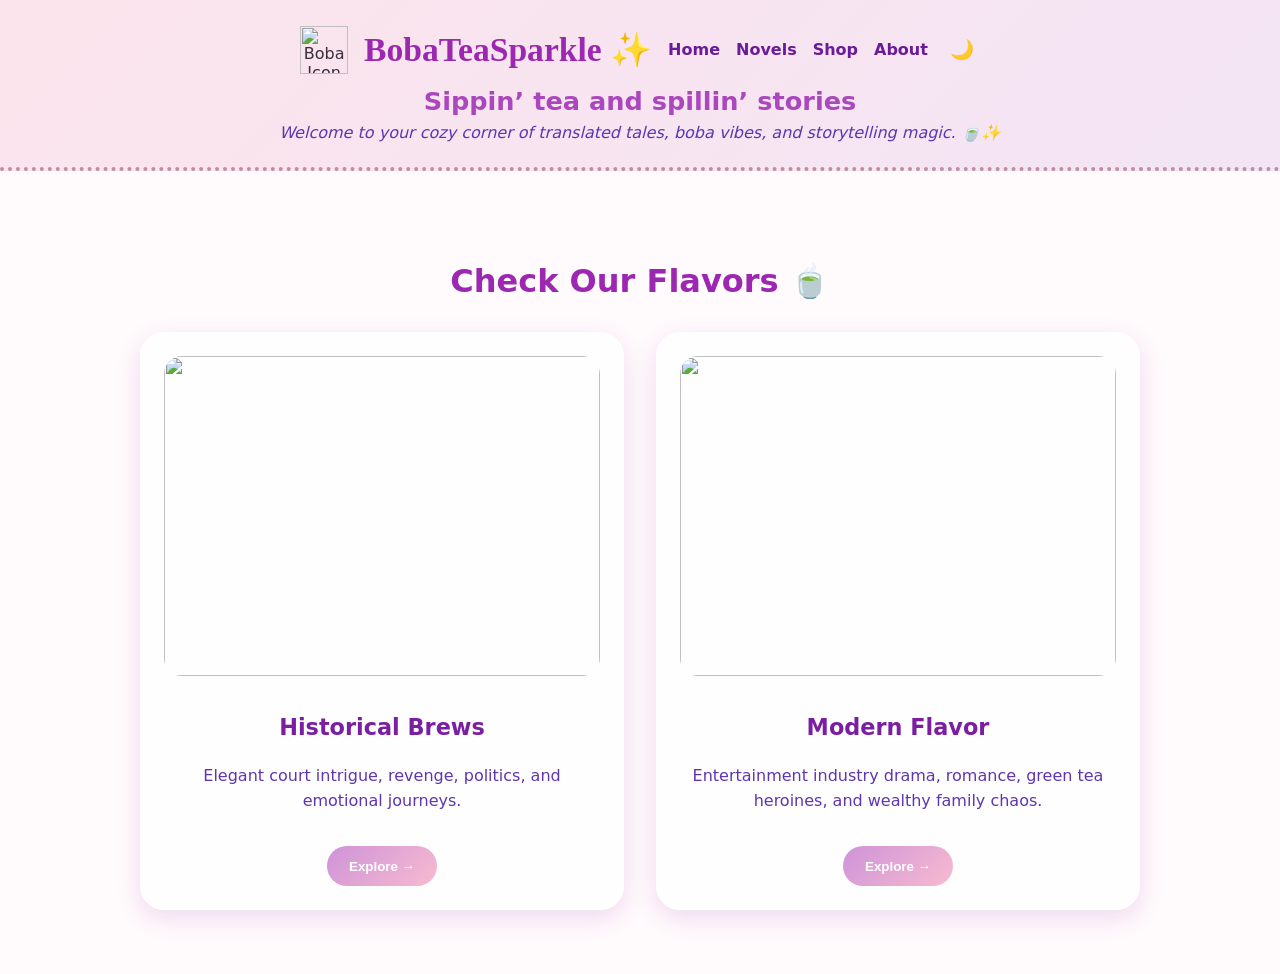
==== index.html @ a5f6bfd3 "Initial commit" ====
<html lang="en">
  <head>
    <link rel="stylesheet" href="styles.css" />
    <meta charset="utf-8" />
    <meta name="viewport" content="width=device-width,initial-scale=1" />
    <title>BobaTeaSparkle ✨</title>
    <link
      rel="icon"
      href="https://cdn-icons-png.flaticon.com/512/6142/6142807.png"
    />
    <!-- Put CSS in CodePen CSS panel or a styles.css -->
    <style>
      /* (See CSS section below) */
    </style>
  </head>
  
  <body class="light-mode">
    <header>
      <div class="site-header">
        <img
          src="https://cdn-icons-png.flaticon.com/512/6142/6142807.png"
          class="boba-icon"
          alt="Boba Icon"
        />
        <h1 class="site-title">BobaTeaSparkle ✨</h1>

        <nav class="menu">
          <a href="#">Home</a>
          <a href="#novels">Novels</a>
          <a href="#shop">Shop</a>
          <a href="#about">About</a>
          <button id="toggle-mode" aria-label="Toggle theme">🌙</button>
        </nav>
      </div>

      <div class="catchphrase">Sippin’ tea and spillin’ stories</div>
      <div class="welcome-text">
        Welcome to your cozy corner of translated tales, boba vibes, and
        storytelling magic. 🍵✨
      </div>
    </header>
    <main>
      <section class="flavors-section">
        <h2 class="section-title">Check Our Flavors 🍵</h2>

        <div class="flavor-grid">
          <!-- HISTORICAL CARD -->
          
          <a href="weiyang.html" class="flavor-link">

            <div class="flavor-card">
          
              <img src="https://i.postimg.cc/x87V3JNk/the-princess-wei-yang.jpg">
          
              <h3>Historical Brews</h3>
          
              <p>
                Elegant court intrigue, revenge,
                politics, and emotional journeys.
              </p>
          
              <button class="flavor-btn">
                Explore →
              </button>
          
            </div>
          
          </a>
          
          <!-- MODERN CARD -->
          <a href=" professionaldramaqueen.html " class="flavor-link">

            <div class="flavor-card">
          
              <img src="https://i.postimg.cc/Pqgvrjbc/p2of2f0c6b8045ea8ebb400ae1b613280ae-tplv-resize-225-300.jpg">
          
              <h3>Modern Flavor </h3>
          
              <p>
                Entertainment industry drama, romance,
           green tea heroines, and wealthy family chaos.    </p>
          
              <button class="flavor-btn">
                Explore →
              </button>
          
            </div>
          
          </a>
          
        </div>
      </section>
    </main>
    <script src="script.js"></script>
  </body>

</html
---- styles.css ----
/* ---------- BASE ---------- */
:root {
  --bg: #fffafc;
  --text: #3a2d3c;
  --accent: #9c27b0;
  --lav: #e6e6fa;
  --mint: #b2f2bb;
  --card: #f8eafc;
  --glass: rgba(255, 255, 255, 0.7);
  --modal-bg: #fff;
}
* {
  box-sizing: border-box;
}
body {
  margin: 0;
  font-family: "Segoe UI", system-ui, -apple-system, "Helvetica Neue", Arial;
  background: var(--bg);
  color: var(--text);
  -webkit-font-smoothing: antialiased;
  -moz-osx-font-smoothing: grayscale;
}

/* Header */
header {
  text-align: center;
  padding: 1.6rem 1rem;
  background: linear-gradient(135deg, #fce4ec, #f3e5f5);
  border-bottom: 4px dotted #c48b9f;
}
.site-header {
  display: flex;
  align-items: center;
  justify-content: center;
  gap: 1rem;
  flex-wrap: wrap;
}
.boba-icon {
  width: 48px;
  height: 48px;
}
.site-title {
  font-family: "Pacifico", "Comic Sans MS", cursive;
  font-size: 2.1rem;
  color: var(--accent);
  margin: 0;
}
.menu {
  display: flex;
  gap: 1rem;
  align-items: center;
}
.menu a {
  color: #6a1b9a;
  text-decoration: none;
  font-weight: 600;
}
#toggle-mode {
  background: none;
  border: none;
  font-size: 1.2rem;
  cursor: pointer;
}

/* catchphrase & welcome */
.catchphrase {
  font-size: 1.6rem;
  font-weight: 700;
  color: #ab47bc;
  margin-top: 0.8rem;
}
.welcome-text {
  font-style: italic;
  color: #5e35b1;
  margin-top: 0.4rem;
}
/* dark mode */
body.dark-mode {
  --bg: #1f1b24;
  --text: #f7e7f7;
  --card: #37243f;
  --modal-bg: #211726;
}
body.dark-mode header {
  background: linear-gradient(135deg, #4a148c, #311b92);
  border-bottom: 4px dotted #ba68c8;
}
body.dark-mode .novel-card {
  background: #37243f;
  color: #f0d6f1;
}
body.dark-mode .modal-panel {
  background: #24172a;
  color: #f8eaf6;
}
/* ---------- FLAVOR SECTION ---------- */

.flavors-section {
  padding: 4rem 1.5rem;
  text-align: center;
}

.section-title {
  font-size: 2rem;
  color: #9c27b0;
  margin-bottom: 2rem;
}

/* GRID */
.flavor-grid {
  display: grid;
  grid-template-columns: repeat(auto-fit, minmax(280px, 1fr));
  gap: 2rem;

  max-width: 1000px;
  margin: auto;
}

/* CARDBOARD / CARD */
.flavor-card {
  background: rgba(255, 255, 255, 0.7);

  backdrop-filter: blur(10px);

  border-radius: 24px;

  padding: 1.5rem;

  box-shadow: 0 8px 24px rgba(156, 39, 176, 0.15);

  transition: transform 0.3s ease;
}

/* HOVER */
.flavor-card:hover {
  transform: translateY(-6px);
}

/* IMAGE */
.flavor-card img {
  width: 100%;
  height: 320px;

  object-fit: cover;

  border-radius: 18px;

  margin-bottom: 1rem;
}

/* TITLE */
.flavor-card h3 {
  color: #7b1fa2;
  font-size: 1.4rem;
}

/* TEXT */
.flavor-card p {
  color: #5e35b1;
  line-height: 1.6;
}

/* BUTTON */
.flavor-btn {
  margin-top: 1rem;

  background: linear-gradient(135deg, #ce93d8, #f8bbd0);

  border: none;

  padding: 0.8rem 1.4rem;

  border-radius: 999px;

  color: white;

  font-weight: bold;

  cursor: pointer;

  transition: 0.3s ease;
}

.flavor-btn:hover {
  opacity: 0.9;
}
/* ---------- LINK RESET ---------- */

a {
  text-decoration: none;
  color: inherit;
}

a:visited {
  color: inherit;
}

a:hover {
  color: inherit;
}
/* ---------- CHAPTER PAGE ---------- */

.chapter-page {
  background: linear-gradient(
      rgba(255, 250, 252, 0.78),
      rgba(245, 240, 255, 0.82)
    ),
    url("YOUR-BACKGROUND-IMAGE");

  background-size: cover;
  background-attachment: fixed;

  min-height: 100vh;
}

/* TOP HEADER */

.chapter-header {
  display: flex;

  justify-content: space-between;

  align-items: center;

  padding: 1rem 1.5rem;

  background: rgba(255, 255, 255, 0.4);

  backdrop-filter: blur(10px);
}

/* READER AREA */

.reader-container {
  display: flex;

  justify-content: center;

  padding: 2rem 1rem;
}

/* READING BOX */

.chapter-box {
  width: 100%;

  max-width: 850px;

  background: rgba(255, 255, 255, 0.45);

  backdrop-filter: blur(14px);

  border-radius: 24px;

  padding: 2rem;

  box-shadow: 0 10px 30px rgba(0, 0, 0, 0.1);
}

/* NOVEL NAME */

.novel-name {
  text-align: center;

  color: #9c27b0;

  font-weight: bold;

  margin-bottom: 0.5rem;
}

/* CHAPTER TITLE */

.chapter-title {
  text-align: center;

  color: #6a1b9a;

  margin-bottom: 2rem;
}

/* CHAPTER TEXT */

.chapter-content {
  line-height: 2.1;

  font-size: 1.08rem;

  color: #3a2d3c;
}

/* PARAGRAPHS */

.chapter-content p {
  margin-bottom: 1.5rem;
}

/* NAVIGATION */

.chapter-nav {
  display: flex;

  justify-content: space-between;

  margin: 2rem 0;
}

/* BUTTONS */

.nav-btn {
  background: linear-gradient(135deg, #ce93d8, #f8bbd0);

  padding: 0.8rem 1.4rem;

  border-radius: 999px;

  color: white;

  font-weight: bold;
}
/* ---------- READER CONTROLS ---------- */

.reader-controls {
  display: flex;

  justify-content: center;

  gap: 1rem;

  margin-bottom: 2rem;
}

/* BUTTONS */

.reader-controls button {
  background: linear-gradient(135deg, #d8b4f8, #f8bbd0);

  border: none;

  padding: 0.7rem 1rem;

  border-radius: 999px;

  color: white;

  font-weight: bold;

  cursor: pointer;

  transition: 0.3s ease;
}

.reader-controls button:hover {
  transform: scale(1.05);
}
/* ---------- DARK MODE FULL SITE ---------- */

body.dark-mode {
  --bg: #1f1b24;
  --text: #f7e7f7;
}

/* BODY */

body.dark-mode {
  background: linear-gradient(rgba(25, 20, 35, 0.88), rgba(20, 15, 30, 0.9)),
    url("YOUR-BACKGROUND-IMAGE");
}

/* HEADER */

body.dark-mode header {
  background: rgba(35, 25, 45, 0.6);

  backdrop-filter: blur(10px);
}

/* CARDS */

body.dark-mode .flavor-card,
body.dark-mode .chapter-box {
  background: rgba(40, 30, 55, 0.55);

  color: #f7e7f7;

  border: 1px solid rgba(255, 255, 255, 0.08);
}

/* TEXT */

body.dark-mode .chapter-content,
body.dark-mode p,
body.dark-mode h1,
body.dark-mode h2,
body.dark-mode h3 {
  color: #f7e7f7;
}

/* MENU */

body.dark-mode .menu a {
  color: #f3d8ff;
}

/* BUTTONS */

body.dark-mode .nav-btn,
body.dark-mode .flavor-btn {
  background: linear-gradient(135deg, #7b1fa2, #ba68c8);
}
/* ---------- NOVEL PAGE ---------- */

.novel-main {
  padding: 3rem 1rem;

  max-width: 1100px;

  margin: auto;
}

/* HERO SECTION */

..novel-hero {
  display: flex;

  flex-direction: column;

  align-items: center;

  gap: 1.5rem;

  margin-bottom: 2rem;
}

/* COVER BOX */

.novel-cover-box {
  background: rgba(255, 255, 255, 0.35);

  backdrop-filter: blur(14px);

  border-radius: 24px;

  padding: 1rem;

  box-shadow: 0 10px 30px rgba(0, 0, 0, 0.1);
}

/* COVER IMAGE */

.novel-cover {
  width: 100%;

  border-radius: 18px;

  display: block;
}

/* INFO BOX */

.novel-info-box {
  background: rgba(230, 220, 255, 0.45);

  backdrop-filter: blur(14px);

  border-radius: 24px;

  padding: 2rem;

  box-shadow: 0 10px 30px rgba(0, 0, 0, 0.08);
}

/* STATUS */

.status {
  display: inline-block;

  padding: 0.4rem 1rem;

  border-radius: 999px;

  font-weight: bold;

  margin-bottom: 1rem;
}

.ongoing {
  background: linear-gradient(135deg, #c8f7c5, #b2f2bb);

  color: #2e7d32;
}

/* TITLE */

.novel-title {
  font-size: 1.8 rem;

  color: #7b1fa2;

  margin-bottom: 1.5rem;
}

/* META */

.novel-meta p {
  margin-bottom: 0.8rem;

  color: #4a3a5a;
}

/* SYNOPSIS + TOC BOX */

.synopsis-box,
.toc-box {
  background: rgba(255, 255, 255, 0.4);

  backdrop-filter: blur(14px);

  border-radius: 24px;

  padding: 2rem;

  margin-bottom: 2rem;

  box-shadow: 0 10px 30px rgba(0, 0, 0, 0.08);
}

/* SECTION TITLES */

.synopsis-box h2,
.toc-box h2 {
  color: #7b1fa2;

  margin-bottom: 1rem;
}

/* TOC ROWS */

.toc-row {
  display: flex;

  justify-content: space-between;

  padding: 1rem;

  margin-bottom: 0.8rem;

  border-radius: 16px;

  background: linear-gradient(
    135deg,
    rgba(200, 230, 255, 0.5),
    rgba(200, 255, 230, 0.5)
  );

  transition: 0.3s ease;
}

/* HOVER */

.toc-row:hover {
  transform: translateX(6px);

  background: linear-gradient(
    135deg,
    rgba(220, 210, 255, 0.7),
    rgba(210, 255, 240, 0.7)
  );
}
.
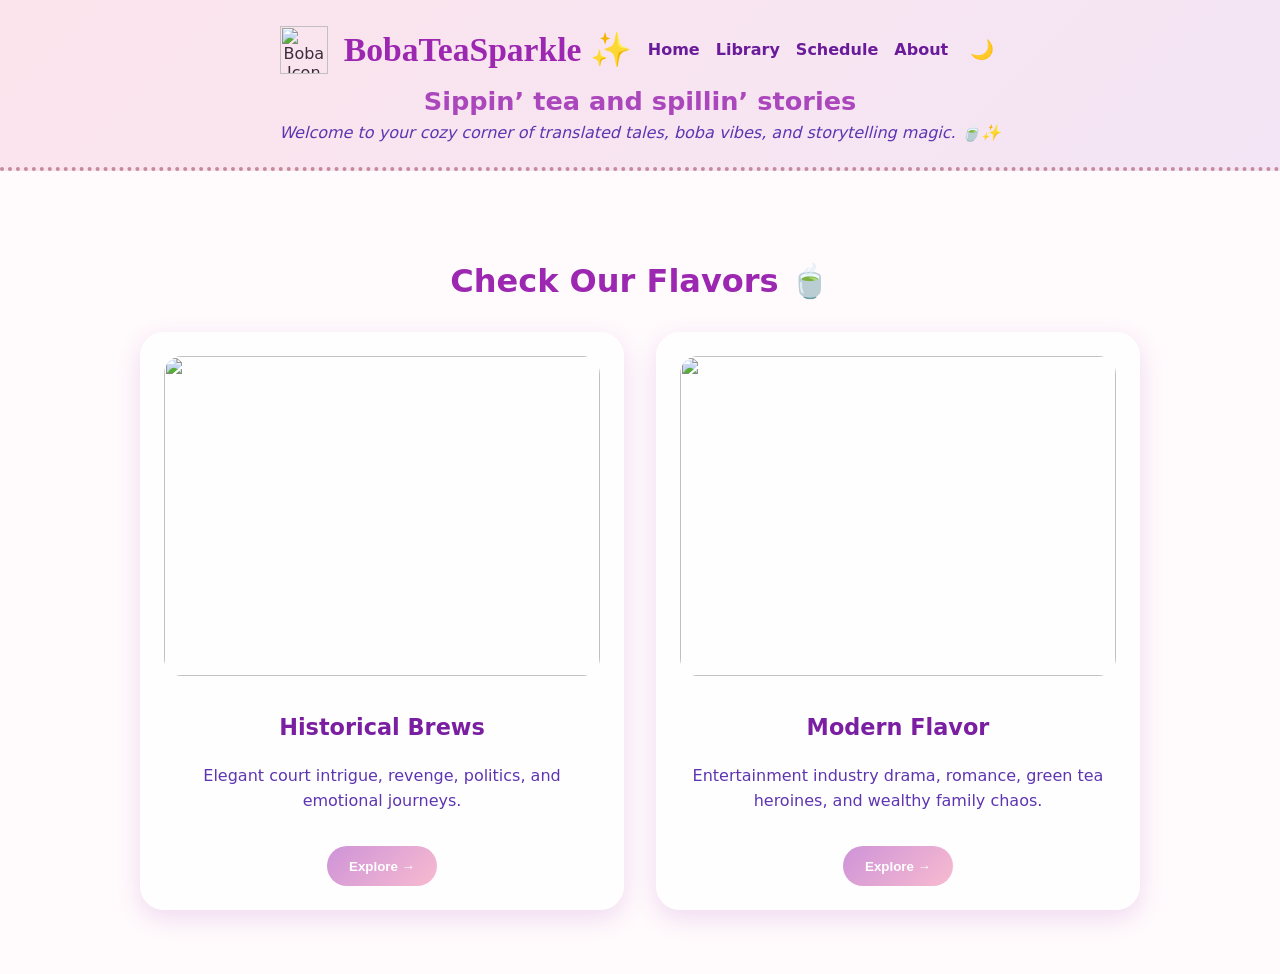
==== commit 5cbcc03e: "valider" ====
--- a/index.html
+++ b/index.html
@@ -26,8 +26,8 @@
 
         <nav class="menu">
           <a href="#">Home</a>
-          <a href="#novels">Novels</a>
-          <a href="#shop">Shop</a>
+          <a href="#Library">Library</a>
+          <a href="#Schedule">Schedule</a>
           <a href="#about">About</a>
           <button id="toggle-mode" aria-label="Toggle theme">🌙</button>
         </nav>
